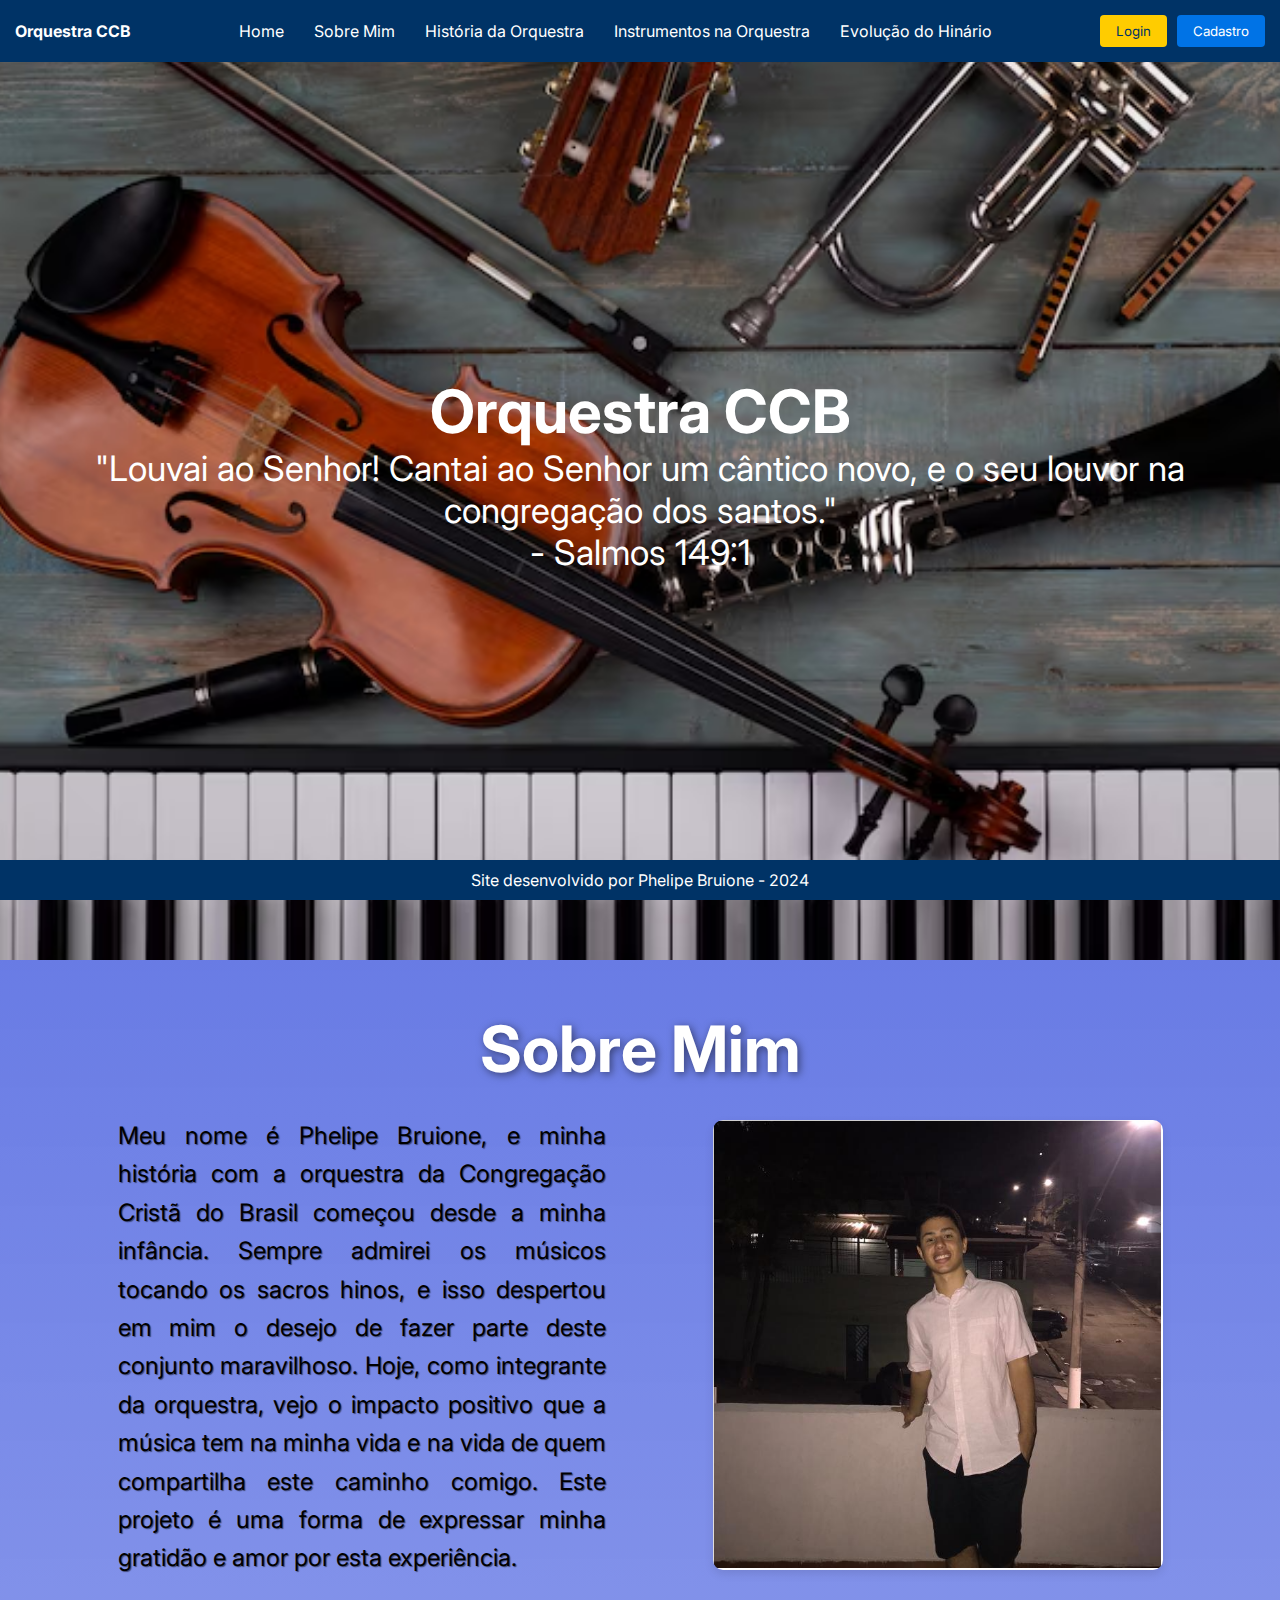
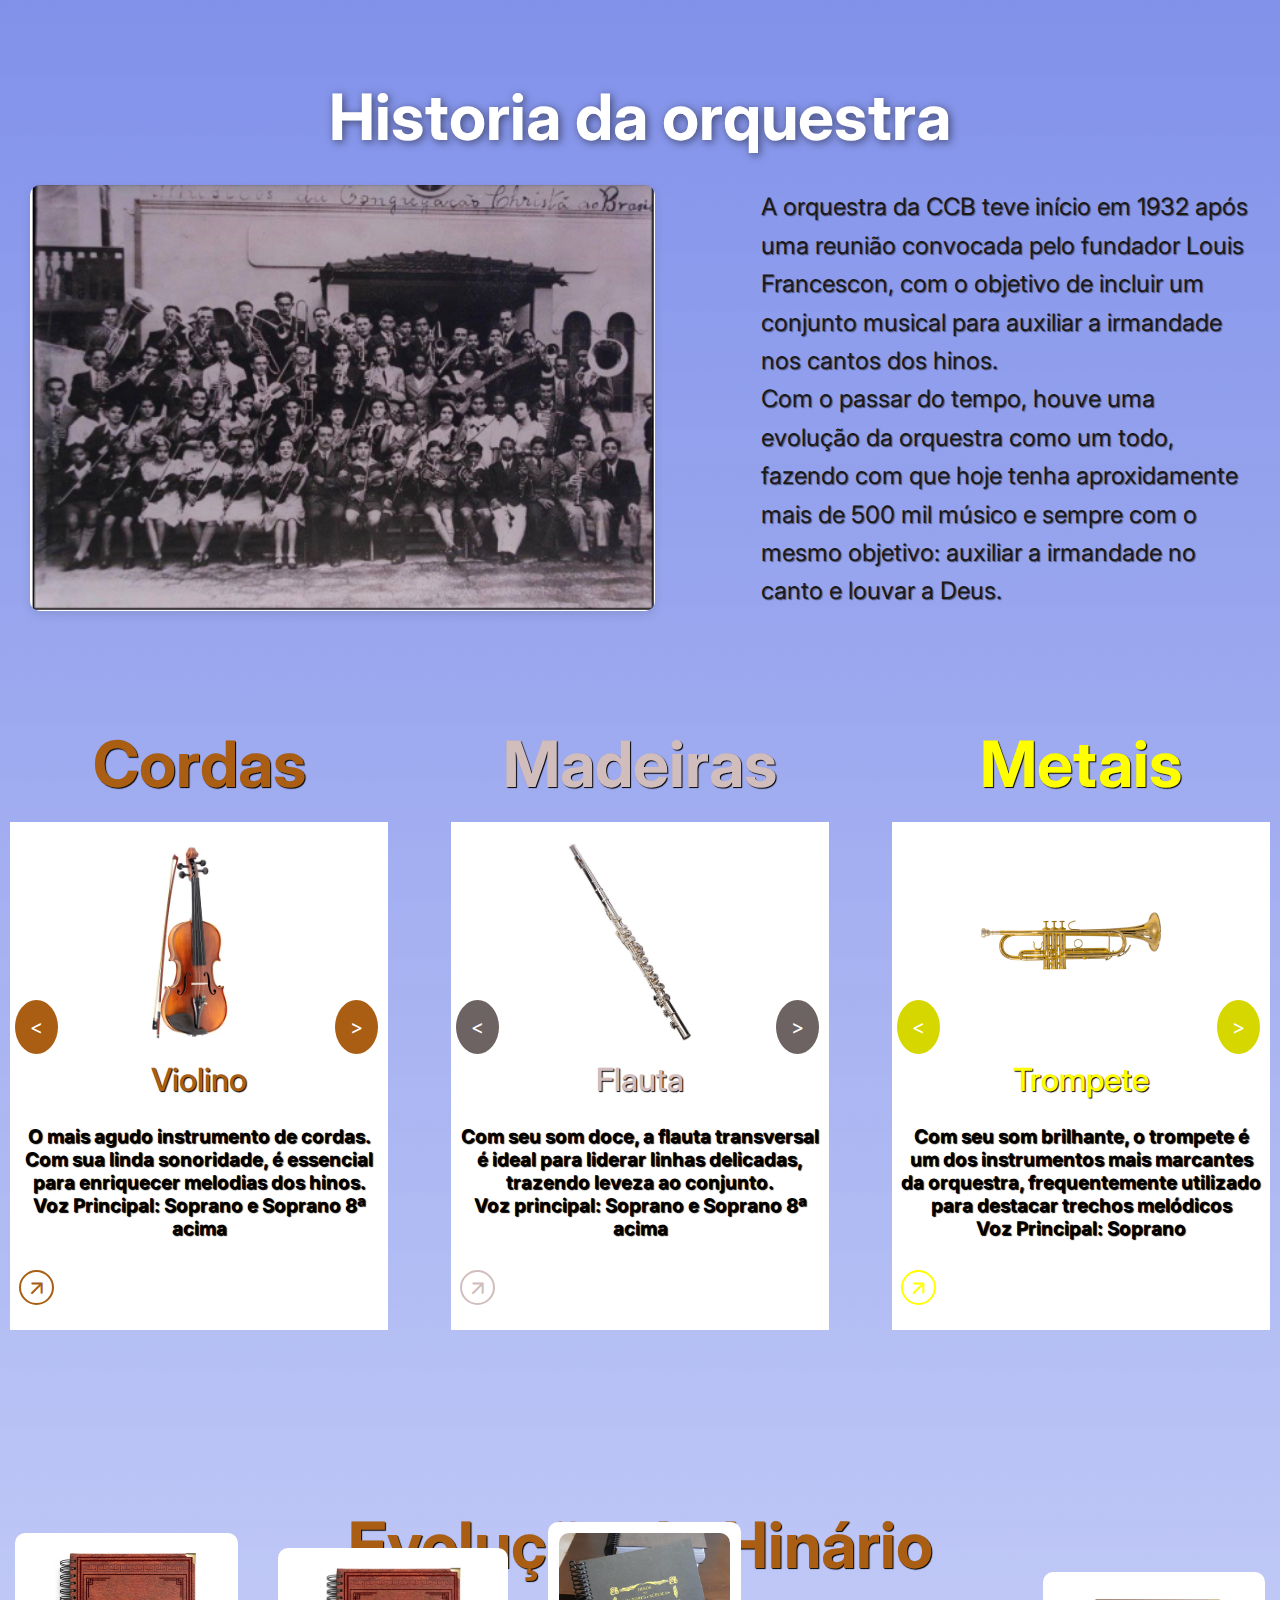
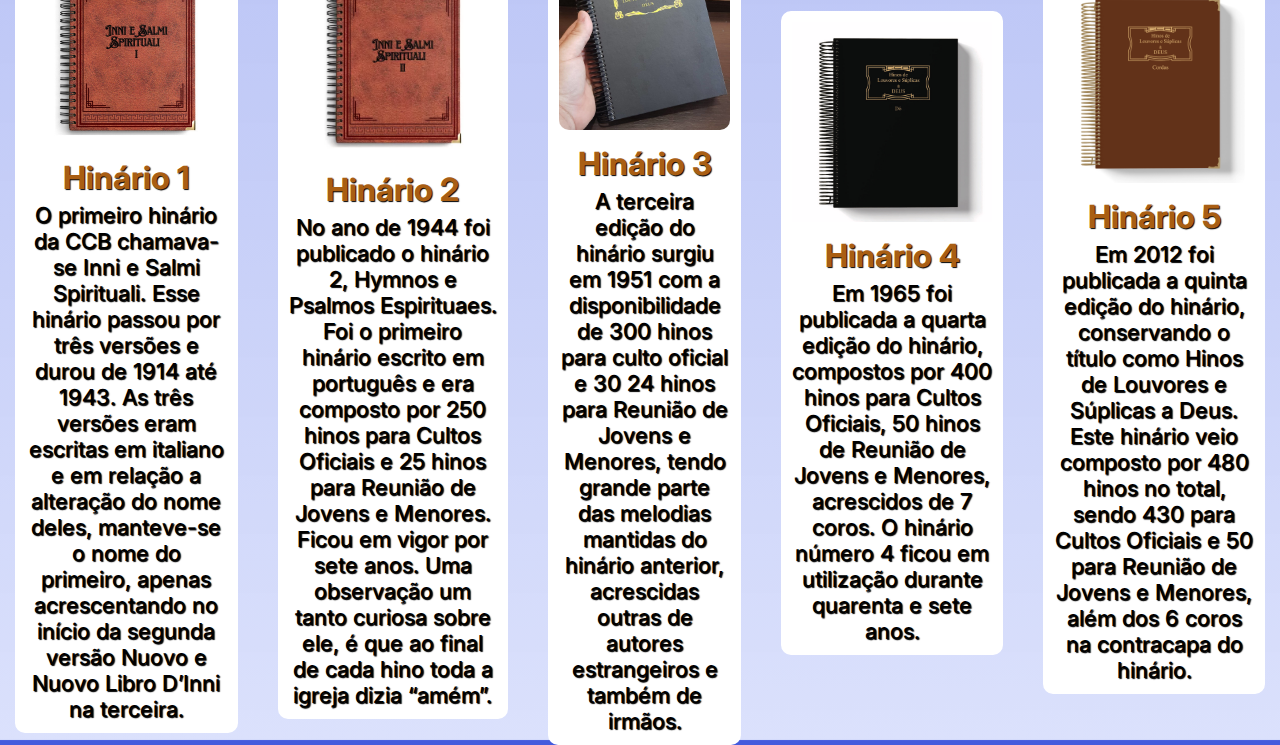
==== site/public/index.html @ 23a7ba04 "Feito conexão com a API para cadastro" ====
<!DOCTYPE html>
<html lang="pt-br">
<head>
    <meta charset="UTF-8">
    <meta name="viewport" content="width=device-width, initial-scale=1.0">
    <title>Orquestra CCB</title>
    <link rel="stylesheet" href="css/orq.css">
    <link rel="shortcut icon" href="assets/favicon/image.png" type="image/x-icon">
    <link rel="stylesheet" href="https://fonts.googleapis.com/css2?family=Material+Symbols+Rounded:opsz,wght,FILL,GRAD@24,400,0,0&icon_names=arrow_forward"/>
</head>
<body>
    <!-- Header -->
    <header>
        <nav class="navbar">
            <div class="logo">Orquestra CCB</div>
            <ul class="nav-links">
                <li><a href="#home">Home</a></li>
                <li><a href="#sobre-mim">Sobre Mim</a></li>
                <li><a href="#historia">História da Orquestra</a></li>
                <li><a href="#instrumentos">Instrumentos na Orquestra</a></li>
                <li><a href="#hinario">Evolução do Hinário</a></li>
            </ul>
            <div class="auth-buttons">
                <button class="btn login-btn" onclick="window.location.href='login.html'">Login</button>
                <button class="btn signup-btn" onclick="window.location.href='cadastro.html'"> Cadastro</button>
            </div>
            <div class="menu-icon" onclick="toggleMenu()">
                ☰
            </div>
        </nav>
    </header>

    <!-- Home Section -->
    <section id="home" class="section-home">
        <div class="msg">
            <h1>Orquestra CCB</h1>
            <p>"Louvai ao Senhor! Cantai ao Senhor um cântico novo, e o seu louvor na congregação dos santos." <br>- Salmos 149:1</p>
        </div>
    </section>

    <!-- Sobre Mim Section -->
    <section id="sobre-mim" class="sobre-mim">
        <h2>Sobre Mim</h2>
        <div class="sobre-mim-container">
            <div class="sobre-mim-texto">
                <p>
                    Meu nome é Phelipe Bruione, e minha história com a orquestra da Congregação Cristã do Brasil começou desde a minha infância. 
                    Sempre admirei os músicos tocando os sacros hinos, e isso despertou em mim o desejo de fazer parte deste conjunto maravilhoso. 
                    Hoje, como integrante da orquestra, vejo o impacto positivo que a música tem na minha vida e na vida de quem compartilha este caminho comigo. 
                    Este projeto é uma forma de expressar minha gratidão e amor por esta experiência.
                </p>
            </div>
            <div class="sobre-mim-imagem">
                <img src="assets/imgs/fotoMinha.png" alt="Foto de Phelipe Bruione" />
            </div>
        </div>
    </section>

    <!-- História da Orquestra Section -->
    <section id="historia" class="historia">
        <h2>Historia da orquestra</h2>
        <div class="historia-container">
            <div class="historia-imagem">
                <img src="assets/imgs/historia.png" alt="História da Orquestra">
            </div>
            <div class="historia-texto">
                <p>A orquestra da CCB teve início em 1932 após uma reunião convocada pelo fundador Louis Francescon, com o objetivo de incluir um conjunto musical para auxiliar a irmandade nos cantos dos hinos.</p>
                <p>
                    Com o passar do tempo, houve uma evolução da orquestra como um todo, fazendo com que hoje tenha aproxidamente mais de 500 mil músico e sempre com o mesmo objetivo: auxiliar a irmandade no canto e louvar a Deus.
                </p>
            </div>
        </div>
    </section>

    <!-- Section de instrumentos -->
    <section class="instrumentos" id="instrumentos">
        <div class="container-cordas">
            <h2 class="titulo-categoria">Cordas</h2>
            <button class="slider-btn-cordas prev-btn-cordas"><</button>
            <div class="card-cordas">
                <ul class="lista">
                    <!-- Card Violino -->
                    <li class="item-lista-cordas active">
                        <a href="#" class="link">
                            <img src="assets/imgs/cordas/violino.png" alt="Foto do Violino" class="img">
                            <p class="titulo-cordas">Violino</p>
                            <h2 class="texto">O mais agudo instrumento de cordas. Com sua linda sonoridade, é essencial para enriquecer melodias dos hinos.<br>
                            Voz Principal: Soprano e Soprano 8ª acima</h2>
                            <button class="botao-seta-cordas material-symbols-rounded">
                                arrow_forward
                            </button>
                        </a>
                    </li>

                    <!-- Card Viola -->
                    <li class="item-lista-cordas">
                        <a href="#" class="link">
                            <img src="assets/imgs/cordas/viola.png" alt="Foto do Viola" class="img">
                            <p class="titulo-cordas">Viola</p>
                            <h2 class="texto">Parecida com o violino, mas com um som mais grave e encorpado, complementando a harmonia com suavidade.<br>
                            Voz Principal: Tenor.</h2>
                            <button class="botao-seta-cordas material-symbols-rounded">
                                arrow_forward
                            </button>
                        </a>
                    </li>

                    <!-- Card Cello -->
                    <li class="item-lista-cordas">
                        <a href="#" class="link">
                            <img src="assets/imgs/cordas/cello.png" alt="Foto do cello" class="img">
                            <p class="titulo-cordas">Violoncello</p>
                            <h2 class="texto">Conhecido por seu tom profundo e emotivo, o cello adiciona riqueza e profundidade às músicas, trazendo uma base melódica marcante.<br>
                            Voz principal: Baixo.</h2>
                            <button class="botao-seta-cordas material-symbols-rounded">
                                arrow_forward
                            </button>
                        </a>
                    </li>
                </ul>
            </div>
            <button class="slider-btn-cordas next-btn-cordas">></button>
        </div>
        
        <div class="container-madeiras">
            <h2 class="titulo-categoria">Madeiras</h2>
            <button class="slider-btn-madeiras prev-btn-madeiras"><</button>
            <div class="card-madeiras">
                <ul class="lista">
                    <!-- Card Flauta -->
                    <li class="item-lista-madeiras active">
                        <a href="#" class="link">
                            <img src="assets/imgs/madeiras/flauta.png" alt="Foto da Flauta" class="img">
                            <p class="titulo-madeiras">Flauta</p>
                            <h2 class="texto">Com seu som doce, a flauta transversal é ideal para liderar linhas delicadas, trazendo leveza ao conjunto.
                            <br>Voz principal: Soprano e Soprano 8ª acima
                            </h2>
                            <button class="botao-seta-madeiras material-symbols-rounded">
                                arrow_forward
                            </button>
                        </a>
                    </li>

                    <!-- Card Oboé -->
                    <li class="item-lista-madeiras">
                        <a href="#" class="link">
                            <img src="assets/imgs/madeiras/oboe.png" alt="Foto do oboé" class="img">
                            <p class="titulo-madeiras">Oboé</p>
                            <h2 class="texto">Conhecido por seu timbre nasal e expressivo, o oboé adiciona uma qualidade distinta e emocional às músicas, sendo essencial em passagens melódicas marcantes.
                            <br>Voz principal: Soprano
                            </h2>
                            <button class="botao-seta-madeiras material-symbols-rounded">
                                arrow_forward
                            </button>
                        </a>
                    </li>
                    
                    <!-- Card Oboé D'Amore -->
                    <li class="item-lista-madeiras">
                        <a href="#" class="link">
                            <img src="assets/imgs/madeiras/oboeDamore.png" alt="Foto do oboedamore" class="img">
                            <p class="titulo-madeiras">Oboé D'Amore </p>
                            <h2 class="texto">Uma versão mais suave e grave do oboé, o oboé d’amoré traz um tom caloroso e cheio de sentimento, ideal para harmonias delicadas.<br>
                            Voz Principal: Soprano</h2>
                            <button class="botao-seta-madeiras material-symbols-rounded">
                                arrow_forward
                            </button>
                        </a>
                    </li>

                    <!-- Card Corné Inglês -->
                    <li class="item-lista-madeiras">
                        <a href="#" class="link">
                            <img src="assets/imgs/madeiras/corne.png" alt="Foto do corne ingles" class="img">
                            <p class="titulo-madeiras">Corne Inglês</p>
                            <h2 class="texto">Com sua sonoridade rica e profunda, o corné inglês complementa o oboé com notas mais graves e uma textura especial em passagens líricas.<br>
                            Voz Principal: Contralto</h2>
                            <button class="botao-seta-madeiras material-symbols-rounded">
                                arrow_forward
                            </button>
                        </a>
                    </li>

                    <!-- Card Fagote -->
                    <li class="item-lista-madeiras">
                        <a href="#" class="link">
                            <img src="assets/imgs/madeiras/fagote.png" alt="Foto do Fagote" class="img">
                            <p class="titulo-madeiras">Fagote</p>
                            <h2 class="texto">O fagote é o instrumento mais grave das madeiras, com um som encorpado e ressonante que dá suporte à harmonia e traz profundidade às peças.
                            <br>Voz Principal: Baixo
                            </h2>
                            <button class="botao-seta-madeiras material-symbols-rounded">
                                arrow_forward
                            </button>
                        </a>
                    </li>

                    <!-- Card Clarinente -->
                    <li class="item-lista-madeiras">
                        <a href="#" class="link">
                            <img src="assets/imgs/madeiras/clarinete.png" alt="Foto do Clarinente" class="img">
                            <p class="titulo-madeiras">Clarinete</p>
                            <h2 class="texto">Versátil e cheio de expressão, o clarinete é capaz de tocar desde passagens suaves e melancólicas até trechos alegres e dinâmicos, enriquecendo o conjunto.
                            <br> Voz Principal: Soprano
                            </h2>
                            <button class="botao-seta-madeiras material-symbols-rounded">
                                arrow_forward
                            </button>
                        </a>
                    </li>

                    <!-- Card Clarinente Alto -->
                    <li class="item-lista-madeiras">
                        <a href="#" class="link">
                            <img src="assets/imgs/madeiras/clarineteAlto.png" alt="Foto do Clarinente Alto" class="img">
                            <p class="titulo-madeiras">Clarinete Alto</p>
                            <h2 class="texto">Uma extensão do clarinete, o clarinete alto possui um som mais profundo e sombrio, sendo usado para criar contraste nas harmonias.
                            <br>Voz Principal: Tenor
                            </h2>
                            <button class="botao-seta-madeiras material-symbols-rounded">
                                arrow_forward
                            </button>
                        </a>
                    </li>

                     <!-- Card Clarinente Baixo -->
                     <li class="item-lista-madeiras">
                        <a href="#" class="link">
                            <img src="assets/imgs/madeiras/clarone.png" alt="Foto do Clarinente Baixo" class="img">
                            <p class="titulo-madeiras">Clarinete Baixo</p>
                            <h2 class="texto">Com seu timbre grave e poderoso, o clarinete baixo preenche a base harmônica das madeiras, adicionando peso e profundidade às músicas.<br>
                            Voz Principal: Baixo</h2>
                            <button class="botao-seta-madeiras material-symbols-rounded">
                                arrow_forward
                            </button>
                        </a>
                    </li>

                     <!-- Card Saxofone Soprano -->
                     <li class="item-lista-madeiras">
                        <a href="#" class="link">
                            <img src="assets/imgs/madeiras/saxSoprano.png" alt="Foto do sax soprano" class="img">
                            <p class="titulo-madeiras">Saxofone Soprano</p>
                            <h2 class="texto">O saxofone soprano tem um som brilhante e expressivo, com uma voz distinta que se destaca nas melodias mais leves.<br>Voz Principal: Soprano</h2>
                            <button class="botao-seta-madeiras material-symbols-rounded">
                                arrow_forward
                            </button>
                        </a>
                    </li>


                      <!-- Card Saxofone Alto -->
                      <li class="item-lista-madeiras">
                        <a href="#" class="link">
                            <img src="assets/imgs/madeiras/saxAlto.png" alt="Foto do sax alto" class="img">
                            <p class="titulo-madeiras">Saxofone Alto</p>
                            <h2 class="texto">Um dos saxofones mais comuns, o saxofone alto possui um timbre equilibrado e melodioso, sendo ideal para harmonias e solos marcantes.<br>Voz Principal: Contralto</h2>
                            <button class="botao-seta-madeiras material-symbols-rounded">
                                arrow_forward
                            </button>
                        </a>
                    </li>


                     <!-- Card Saxofone Tenor -->
                     <li class="item-lista-madeiras">
                        <a href="#" class="link">
                            <img src="assets/imgs/madeiras/saxTenor.png" alt="Foto do sax Tenor" class="img">
                            <p class="titulo-madeiras">Saxofone Tenor</p>
                            <h2 class="texto">O saxofone tenor combina potência e suavidade, trazendo uma sonoridade rica que complementa as outras madeiras com versatilidade.<br>Voz Principal: Tenor</h2>
                            <button class="botao-seta-madeiras material-symbols-rounded">
                                arrow_forward
                            </button>
                        </a>
                    </li>

                    <!-- Card Saxofone Barítono -->
                    <li class="item-lista-madeiras">
                        <a href="#" class="link">
                            <img src="assets/imgs/madeiras/saxBaritono.png" alt="Foto do sax Baritono" class="img">
                            <p class="titulo-madeiras">Saxofone Barítono</p>
                            <h2 class="texto">Com o som mais grave entre os saxofones, o barítono proporciona profundidade e uma base sólida ao conjunto, além de sua presença imponente.<br>Voz Principal: Baixo</h2>
                            <button class="botao-seta-madeiras material-symbols-rounded">
                                arrow_forward
                            </button>
                        </a>
                    </li>
                </ul>
            </div>
            <button class="slider-btn-madeiras next-btn-madeiras">></button>
        </div>


        <div class="container-metais">
            <h2 class="titulo-categoria">Metais</h2>
            <button class="slider-btn-metais prev-btn-metais"><</button>
            <div class="card-metais">
                <ul class="lista">
                    <!-- Card Trompete -->
                    <li class="item-lista-metais active">
                        <a href="#" class="link">
                            <img src="assets/imgs/metais/trompete.png" alt="Foto do Trompete" class="img">
                            <p class="titulo-metais">Trompete</p>
                            <h2 class="texto">Com seu som brilhante, o trompete é um dos instrumentos mais marcantes da orquestra, frequentemente utilizado para destacar trechos melódicos<br> Voz Principal: Soprano</h2>
                            <button class="botao-seta-metais material-symbols-rounded">
                                arrow_forward
                            </button>
                        </a>
                    </li>

                    <!-- Card Cornet -->
                    <li class="item-lista-metais">
                        <a href="#" class="link">
                            <img src="assets/imgs/metais/cornet.png" alt="Foto do Cornet" class="img">
                            <p class="titulo-metais">Cornet</p>
                            <h2 class="texto">Menor e com um som mais suave que o trompete, o cornet oferece delicadeza e flexibilidade, ideal para passagens melódicas e harmonias delicadas.<br>Voz Principal: Soprano</h2>
                            <button class="botao-seta-metais material-symbols-rounded">
                                arrow_forward
                            </button>
                        </a>
                    </li>

                    <!-- Card  Flugelhorn -->
                    <li class="item-lista-metais">
                        <a href="#" class="link">
                            <img src="assets/imgs/metais/flugelhorn.png" alt="Foto do flugelhorn" class="img">
                            <p class="titulo-metais">Flugelhorn</p>
                            <h2 class="texto">Conhecido por seu timbre aveludado e caloroso, o flugelhorn traz uma qualidade emocional, enriquecendo o conjunto com profundidade.<br>Voz Principal: Contralto</h2>
                            <button class="botao-seta-metais material-symbols-rounded">
                                arrow_forward
                            </button>
                        </a>
                    </li>


                    <!-- Card  Trompa -->
                    <li class="item-lista-metais">
                        <a href="#" class="link">
                            <img src="assets/imgs/metais/trompa.png" alt="Foto da Trompa" class="img">
                            <p class="titulo-metais">Trompa</p>
                            <h2 class="texto">Com seu som melodioso e envolvente, a trompa conecta os registros agudos e graves, proporcionando elegância e harmonia às músicas.<br>Voz Principal: Contralto</h2>
                            <button class="botao-seta-metais material-symbols-rounded">
                                arrow_forward
                            </button>
                        </a>
                    </li>

                    <!-- Card  Trombone -->
                    <li class="item-lista-metais">
                        <a href="#" class="link">
                            <img src="assets/imgs/metais/trombone.png "alt="Foto da Trombone" class="img">
                            <p class="titulo-metais">Trombone</p>
                            <h2 class="texto">O trombone combina potência e versatilidade, sendo essencial para destacar trechos vigorosos e adicionar textura às harmonias da orquestra.<br>Voz Principal: Tenor</h2>
                            <button class="botao-seta-metais material-symbols-rounded">
                                arrow_forward
                            </button>
                        </a>
                    </li>

                    <!-- Card  Trombonito -->
                    <li class="item-lista-metais">
                        <a href="#" class="link">
                            <img src="assets/imgs/metais/trombonito.png "alt="Foto da Trombonito" class="img">
                            <p class="titulo-metais">Trombonito</p>
                            <h2 class="texto">Uma versão menor do trombone, o trombonito mantém a força e o brilho do instrumento, mas com um som mais compacto às harmonias leves.<br>Voz Principal: Tenor</h2>
                            <button class="botao-seta-metais material-symbols-rounded">
                                arrow_forward
                            </button>
                        </a>
                    </li>


                     <!-- Card  Barítono -->
                     <li class="item-lista-metais">
                        <a href="#" class="link">
                            <img src="assets/imgs/metais/baritono.png" alt="Foto do Baritono" class="img">
                            <p class="titulo-metais">Barítono</p>
                            <h2 class="texto">Com um som versátil, o barítono preenche as harmonias intermediárias, equilibrando os registros graves e agudos da orquestra.<br>Voz Principal: Baixo</h2>
                            <button class="botao-seta-metais material-symbols-rounded">
                                arrow_forward
                            </button>
                        </a>
                    </li>


                     <!-- Card  Eufônio -->
                     <li class="item-lista-metais">
                        <a href="#" class="link">
                            <img src="assets/imgs/metais/eufonio.png"Foto da Eufônio" class="img">
                            <p class="titulo-metais">Eufônio</p>
                            <h2 class="texto">Similar ao barítono, mas com um timbre mais profundo, o eufônio se destaca por sua expressividade em melodias suaves e harmônicas.<br>Voz Principal: Baixo</h2>
                            <button class="botao-seta-metais material-symbols-rounded">
                                arrow_forward
                            </button>
                        </a>
                    </li>

                     <!-- Card Tuba -->
                     <li class="item-lista-metais">
                        <a href="#" class="link">
                            <img src="assets/imgs/metais/tuba.png"Foto da Tuba" class="img">
                            <p class="titulo-metais" Tuba>Tuba</p>
                            <h2 class="texto">O mais grave dos metais, a tuba é responsável por sustentar a base harmônica da orquestra, proporcionando profundidade às músicas.<br>Voz Principal: Baixo 8ª abaixo</h2>
                            <button class="botao-seta-metais material-symbols-rounded">
                                arrow_forward
                            </button>
                        </a>
                    </li>
                </ul>
            </div>
            <button class="slider-btn-metais next-btn-metais">></button>
        </div>
    </section>
    


    <!-- Hinário Section -->
    <section id="hinario" class="section-hinario">
        
        <div class="linha">
            <h2 class="titulo-hinario">Evolução do Hinário</h2>
            <div class="timeline">
                <div class="timeline-item">
                    <img src="assets/imgs/hinarios/hinario-1.png" alt="" class="img-hin-1">
                    <h2 class="hinarios">Hinário 1</h2>
                    <p>O primeiro hinário da CCB chamava-se Inni e Salmi Spirituali. Esse hinário passou por três versões e durou de 1914 até 1943.
                    As três
                    versões eram escritas em italiano e em relação a alteração do nome deles, manteve-se o nome
                    do primeiro, apenas acrescentando no início da segunda versão Nuovo e Nuovo Libro D’Inni
                    na terceira. </p>
                </div>
                <div class="timeline-item">
                    <img src="assets/imgs/hinarios/hinario-2.png" alt="" class="img-hin-2">
                    <h2 class="hinarios">Hinário 2</h2>
                    <p>No ano de 1944 foi publicado o hinário 2, Hymnos e Psalmos Espirituaes. Foi o primeiro hinário escrito em português e era composto por 250 hinos para Cultos Oficiais e 25 hinos para Reunião de Jovens e Menores. Ficou em vigor por sete anos.
                    Uma observação um
tanto curiosa sobre ele, é que ao final de cada hino toda a igreja dizia “amém”.
                    </p>
                </div>
                <div class="timeline-item">
                    <img src="assets/imgs/hinarios/hinario-3.png" alt="" class="img-hin-3">
                    <h2 class="hinarios">Hinário 3</h2>
                    <p>A terceira
                        edição do hinário surgiu em 1951 com a disponibilidade de 300 hinos para culto oficial e 30 
                        24
                        hinos para Reunião de Jovens e Menores, tendo grande parte das melodias mantidas do
                        hinário anterior, acrescidas outras de autores estrangeiros e também de irmãos.</p>
                </div>
                <div class="timeline-item">
                    <img src="assets/imgs/hinarios/hinario-4.png" alt="" class="img-hin-4">
                    <h2 class="hinarios">Hinário 4</h2>
                    <p>Em 1965
                        foi publicada a quarta edição do hinário, compostos por 400 hinos para Cultos Oficiais, 50
                        hinos de Reunião de Jovens e Menores, acrescidos de 7 coros. O hinário número 4 ficou em utilização durante quarenta e sete anos. </p>
                </div>
                <div class="timeline-item">
                    <img src="assets/imgs/hinarios/hinario-5.png" alt="" class="img-hin-4">
                    <h2 class="hinarios">Hinário 5</h2>
                    <p>Em 2012 foi publicada a quinta
                        edição do hinário, conservando o título como Hinos de Louvores e Súplicas a Deus. Este
                        hinário veio composto por 480 hinos no total, sendo 430 para Cultos Oficiais e 50 para
                        Reunião de Jovens e Menores, além dos 6 coros na contracapa do hinário. </p>
                </div>
            </div>
        </div>
    </section>


    <!-- Footer -->
    <footer>
        <p>Site desenvolvido por Phelipe Bruione - 2024</p>
    </footer>

    <!-- Adicione este código ao final do seu arquivo HTML -->
    <script>
    const navLinks = document.querySelector('.nav-links');
    function toggleMenu() {
        navLinks.classList.toggle('show');
    }
    </script>

    <script src="js/index.js"></script>
</body>
</html>
---- site/public/css/orq.css ----
@import url('https://fonts.googleapis.com/css2?family=Inter:ital,opsz,wght@0,14..32,100..900;1,14..32,100..900&display=swap');
* {
    margin: 0;
    padding: 0;
    box-sizing: border-box;
    font-family: "Inter", sans-serif;
}

/*Estilização corpo da página*/
body {
    font-family: Arial;
   /* background-color: #f5f5f5 */
   background: linear-gradient(#445bdd, #ced6fbbc);
    color: #1c1919;
   
}


/*Estilização header*/
header {
    background-color: #003366;
    padding: 15px;
    position: fixed;
    width: 100%;
    top: 0;
    z-index: 10;
}

.navbar {
    display: flex;
    justify-content: space-between;
    align-items: center;
}

.logo {
    color: #fff;
    font-weight: bold;
}

.nav-links {
    display: flex;
    list-style: none;
    transition: transform 0.5s ease;    
}

.nav-links li {
    margin: 0 15px;
    
}

.nav-links a {
    text-decoration: none;
    color: #fff;
    
}

.nav-links :hover{
    transform: scale(1.07);
}

/* Estilização botões */
.auth-buttons {
    display: flex;
    gap: 10px;
}

.btn {
    padding: 8px 16px;
    border: none;
    border-radius: 4px;
    cursor: pointer;
    transition: background-color 0.3s ease, transform 0.5 ease;
}

.login-btn {
    background-color: #ffcc00;
    color: #003366;
}

.signup-btn {
    background-color: #0073e6;
    color: #fff; 
}

.btn:hover {
    opacity: 0.9;
    transform: scale(1.05);
}
/*Fim da estilização botões e navbar*/


/*Estilização da home*/
.section-home {
    padding: 80px 20px;
    margin-top: 60px;
    text-align: center;
    background-image: url('../assets/imgs/fundo.jpeg');
    background-size: cover;
    background-position: center;
    width: 100%;
    height: 900px;
    color:  #ffffff;
    font-size: 40px;
    padding-top: 5px;
}

.section-home .msg{
    display: grid;
    justify-content: center;
    align-items: center;
    margin-top: 310px;
}

.section-home h1{
    font-size: 60px;
}

.section-home p{
    font-size: 35px;
}
/*Fim da estilização da home*/


/*Estilização da seção sobre mim*/
.sobre-mim {
    padding: 50px 30px;
}

.sobre-mim h2 {
    text-align: center;
    color: #ffff;
    font-size: 4rem;
    margin-bottom: 30px;
    text-shadow: 2px 2px 9px rgba(0, 0, 0, 0.5);
}

.sobre-mim-container {
    display: flex;
    flex-wrap: wrap;
    justify-content: center;
    align-items: center;
    gap: 20px;
}

.sobre-mim-texto {
    flex: 1;
    max-width: 575px;
    text-align: justify;
    font-size: 1.5rem;
    line-height: 1.6;
    text-shadow: 1px 1px 1px rgba(0, 0, 0, 0.5);
}

.sobre-mim-texto p {
    padding-right: 5%;
    margin-right: 10%;
    color: #000;
    font-weight: 600px;
}

.sobre-mim-imagem {
    flex: 1;
    max-width: 450px;
    text-align: center;
}

.sobre-mim-imagem img {
    width: 100%;
    height: auto;
    border-radius: 10px;
    box-shadow: 0 4px 10px rgba(0, 0, 0, 0.1);
}
/*Fim da estilização do sobre mim*/


/*Estilização da história*/
.historia {
    padding: 50px 30px;
    /* background-color: #94c9c6; */
}

.historia h2 {
    text-align: center;
    color: #ffff;
    font-size: 4rem;
    margin-bottom: 30px;
    text-shadow: 2px 2px 9px rgba(0, 0, 0, 0.5);
}

.historia-container {
    display: flex;
    flex-wrap: wrap;
    justify-content: center;
    align-items: center;
    gap: 20px;
}

.historia-texto {
    flex: 1;
    max-width: 575px;
    text-align: left;
    font-size: 1.5rem;
    line-height: 1.6;
    text-shadow: 1px 1px 1px rgba(0, 0, 0, 0.5);
}

.historia-texto p {
    padding-left: 10%;
    margin-left: 5%;
}

.historia-imagem {
    flex: 1;
    max-width: 650px;
    text-align: center;
}

.historia-imagem img {
    width: 100%;
    height: auto;
    border-radius: 10px;
    box-shadow: 0 4px 10px rgba(0, 0, 0, 0.1);
}


/*Estilização instrumentos*/
.instrumentos {
    display: flex; 
    justify-content: space-between; 
    gap: 40px; 
    width: 100%; 
    padding: 10px;
    
}

.container-cordas, .container-madeiras, .container-metais {
    width: 30%; 
    position: relative;
    overflow: hidden;
    display: flex;
    justify-content: center;
    align-items: center;
    margin-top: 50px;
    flex-direction: column;
}

.container-cordas .titulo-categoria{
    font-size: 4rem; 
    color: #a95e13; 
    text-shadow: 1px 1px 1px black; 
    margin-bottom: 20px; 
    text-align: center; 
}


.container-madeiras .titulo-categoria{
    font-size: 4rem; 
    color: #d2bdbd;
    text-shadow: 1px 1px 1px black; 
    margin-bottom: 20px; 
    text-align: center; 
}

.container-metais .titulo-categoria{
    font-size: 4rem; 
    color: #ffff00;
    text-shadow: 1px 1px 1px black; 
    margin-bottom: 20px; 
    text-align: center; 
}


.card-cordas, .card-madeiras, .card-metais {
    display: flex;
    justify-content: center;
    align-items: center;
    transition: transform 0.5s ease-in-out;
}

.lista {
    display: flex;
    gap: 30px; 
}


.slider-btn-cordas {
    position: absolute;
    top: 50%;
    transform: translateY(-50%);
    background: #a95e13;
    color: #fff;
    border: none;
    padding: 15px;
    font-size: 20px;
    cursor: pointer;
    z-index: 10;
    border-radius: 50%;
}

.slider-btn-madeiras {
    position: absolute;
    top: 50%;
    transform: translateY(-50%);
    background: #6e6363;
    color: #fff;
    border: none;
    padding: 15px;
    font-size: 20px;
    cursor: pointer;
    z-index: 10;
    border-radius: 50%;
}


.slider-btn-metais {
    position: absolute;
    top: 50%;
    transform: translateY(-50%);
    background: #d7d700;
    color: #ffffff;
    border: none;
    padding: 15px;
    font-size: 20px;
    cursor: pointer;
    z-index: 10;
    border-radius: 50%;
}



.prev-btn-cordas {
    left: 5px;
}

.next-btn-cordas {
    right: 10px;
}

.prev-btn-madeiras {
    left: 5px;
}

.next-btn-madeiras {
    right: 10px;
}

.prev-btn-metais {
    left: 5px;
}

.next-btn-metais {
    right: 10px;
}

.lista .item-lista-cordas {
    display: none; 
}
.lista .item-lista-madeiras {
    display: none; 
}
.lista .item-lista-metais {
    display: none; 
}

.lista .item-lista-cordas.active{
    display: block; 
}
.lista .item-lista-madeiras.active{
    display: block; 
}
.lista .item-lista-metais.active{
    display: block; 
}


.lista.show-all .item-lista-cordas {
    display: block; 
}
.lista.show-all .item-lista-madeiras{
    display: block;
}
.lista.show-all .item-lista-metais{
    display: block;
}

.lista .item-lista-cordas, .item-lista-madeiras, .item-lista-metais{
    list-style: none;
}


.lista .item-lista-cordas .link,
.lista .item-lista-madeiras .link,
.lista .item-lista-metais .link{
    width: 400px;
    display: block;
    background: #ffffff;
    padding: 18px;
    border-radius: 12px;
    text-decoration: none;
    border: 2px solid transparent;
    transition: 0.2s ease;
    text-shadow: 1px 1px 1px black;
    box-shadow: 0 10px 10px rgba(0, 0, 0, 0.05);
}


.lista .item-lista-cordas .link:hover {
    border-color: #a95e13;
    transform: scale(1.04);
}

.lista .item-lista-madeiras .link:hover {
    border-color: #151212;
    transform: scale(1.04);
}

.lista .item-lista-metais .link:hover {
    border-color: #ffff00;
    transform: scale(1.04);
}

.lista .link .img{
    width: 200px;
    height: 200px;
    margin: auto;
    margin-left: 70px;
    object-fit: contain;
    border-radius: 10px;    
}

.lista .link .titulo-cordas{
    color: #a95e13;
    padding: 8px 16px;
    font-size: 2.0rem;
    font-weight: 500;
    margin: 16px 0 18px;
    width: fit-content;
    border-radius: 12px;
    margin: auto;
    padding-top: 2%;
    margin-top: 2%;
}

.lista .link .titulo-madeiras{
    color: #d2bdbd;;
    padding: 8px 16px;
    font-size: 2.0rem;
    font-weight: 500;
    margin: 16px 0 18px;
    width: fit-content;
    border-radius: 12px;
    margin: auto;
    padding-top: 2%;
    margin-top: 2%;
}

.lista .link .titulo-metais{
    color: #ffff00;
    padding: 8px 16px;
    font-size: 2.0rem;
    font-weight: 500;
    margin: 16px 0 18px;
    width: fit-content;
    border-radius: 12px;
    margin: auto;
    padding-top: 2%;
    margin-top: 2%;
}

.lista .link .texto{
    font-size: 1.19rem;
    color: #000;
    font-weight: 600px;
    padding-top: 5%;
    text-align: center;
}

.lista .link .botao-seta-cordas{
    height: 35px;
    width: 35px;
    border-radius: 50%;
    color: #a95e13;
    background: none;
    cursor: pointer;
    margin: 30px 0px 5px;
    border: 2px solid #a95e13;
    transform: rotate(-45deg);
    transition: 0.4s ease;
}

.lista .link:hover .botao-seta-cordas{
    color: #fff;
    background: #a95e13;
}

.lista .link .botao-seta-madeiras{
    height: 35px;
    width: 35px;
    border-radius: 50%;
    color: #d2bdbd;
    background: none;
    cursor: pointer;
    margin: 30px 0px 5px;
    border: 2px solid #d2bdbd;
    transform: rotate(-45deg);
    transition: 0.4s ease;
}

.lista .link:hover .botao-seta-madeiras{
    color: #fff;
    background: #6e6363;
}

.lista .link .botao-seta-metais{
    height: 35px;
    width: 35px;
    border-radius: 50%;
    color: #ffff00;
    background: none;
    cursor: pointer;
    margin: 30px 0px 5px;
    border: 2px solid #ffff00;
    transform: rotate(-45deg);
    transition: 0.4s ease;
}

.lista .link:hover .botao-seta-metais{
    color: #fff;
    background: #ffff00;
}



/*Estilização linha hinário*/
.section-hinario{
    display: flex; 
    justify-content: space-between; 
    gap: 40px; 
    width: 100%; 
    padding: 10px;
    height: 1000px;
    max-height: 1200px;
}


.linha{
    width: 100%; 
    position: relative;
    display: flex;
    justify-content: center;
    align-items: center;
    flex-direction: column;
}

.linha .titulo-hinario{
    font-size: 4rem; 
    color: #a95e13; 
    text-shadow: 1px 1px 1px black; 
    margin-bottom: 100px; 
    text-align: center; 
    margin-top: 10px;
}

.linha .hinarios{
    font-size: 2rem; 
    color: #a95e13; 
    text-shadow: 1px 1px 1px black; 
    margin-bottom: 5px; 
    text-align: center; 
    margin-top: 10px;
}



.timeline {
    display: flex;
    text-align: center;
    gap: 30px;
   width: 100%;
   border-radius: 10px;
   justify-content: center;
   align-items: center;
   height: 500px;
}

.timeline-item {
    background-color: #fff;
    color: #000;
    padding: 10px;
    border-radius:10px;
    max-width: 500px;
    margin: 0 5px;
    transition: 0.5s ease;
    border: 1px solid transparent;
}

.timeline-item:hover {
    border-color: 1px solid #a95e13;
    background-color: #0073e6;
    transform: scale(1.04);
    

}

.timeline-item p{
    font-size: 22px;
    text-shadow: 1px 1px 1px black;
    font-weight: 500;
}

.timeline-item .img-hin-1{
    width: 200px;
    object-fit: contain;
    border-radius: 10px;
}

.timeline-item .img-hin-2{
    width: 150px;
    object-fit: contain;
    border-radius: 10px;
    
}

.timeline-item .img-hin-3{
    width: 171px;
    object-fit: contain;
    border-radius: 10px;
}

.timeline-item .img-hin-4{
    width: 200px;
    object-fit: contain;
}

footer {
    background-color: #003366;
    color: #fff;
    text-align: center;
    padding: 10px;
    position: fixed;
    width: 100%;
    bottom: 0;
}


/* Responsividade */
@media (max-width: 768px) {
    .nav-links {
        display: none;
        flex-direction: column;
        background-color: #003366;
        position: absolute;
        top: 60px;
        right: 20px;
        width: 200px;
        border-radius: 8px;
    }

    .nav-links li {
        margin: 10px 0;
        text-align: center;
    }

    .nav-links.show {
        display: flex;
    }

    .auth-buttons {
        flex-direction: column;
        gap: 5px;
    }
}


.menu-icon {
    display: none;
    font-size: 1.5em;
    color: #fff;
    cursor: pointer;
}

@media (max-width: 768px) {
    .menu-icon {
        display: block;
    }
}
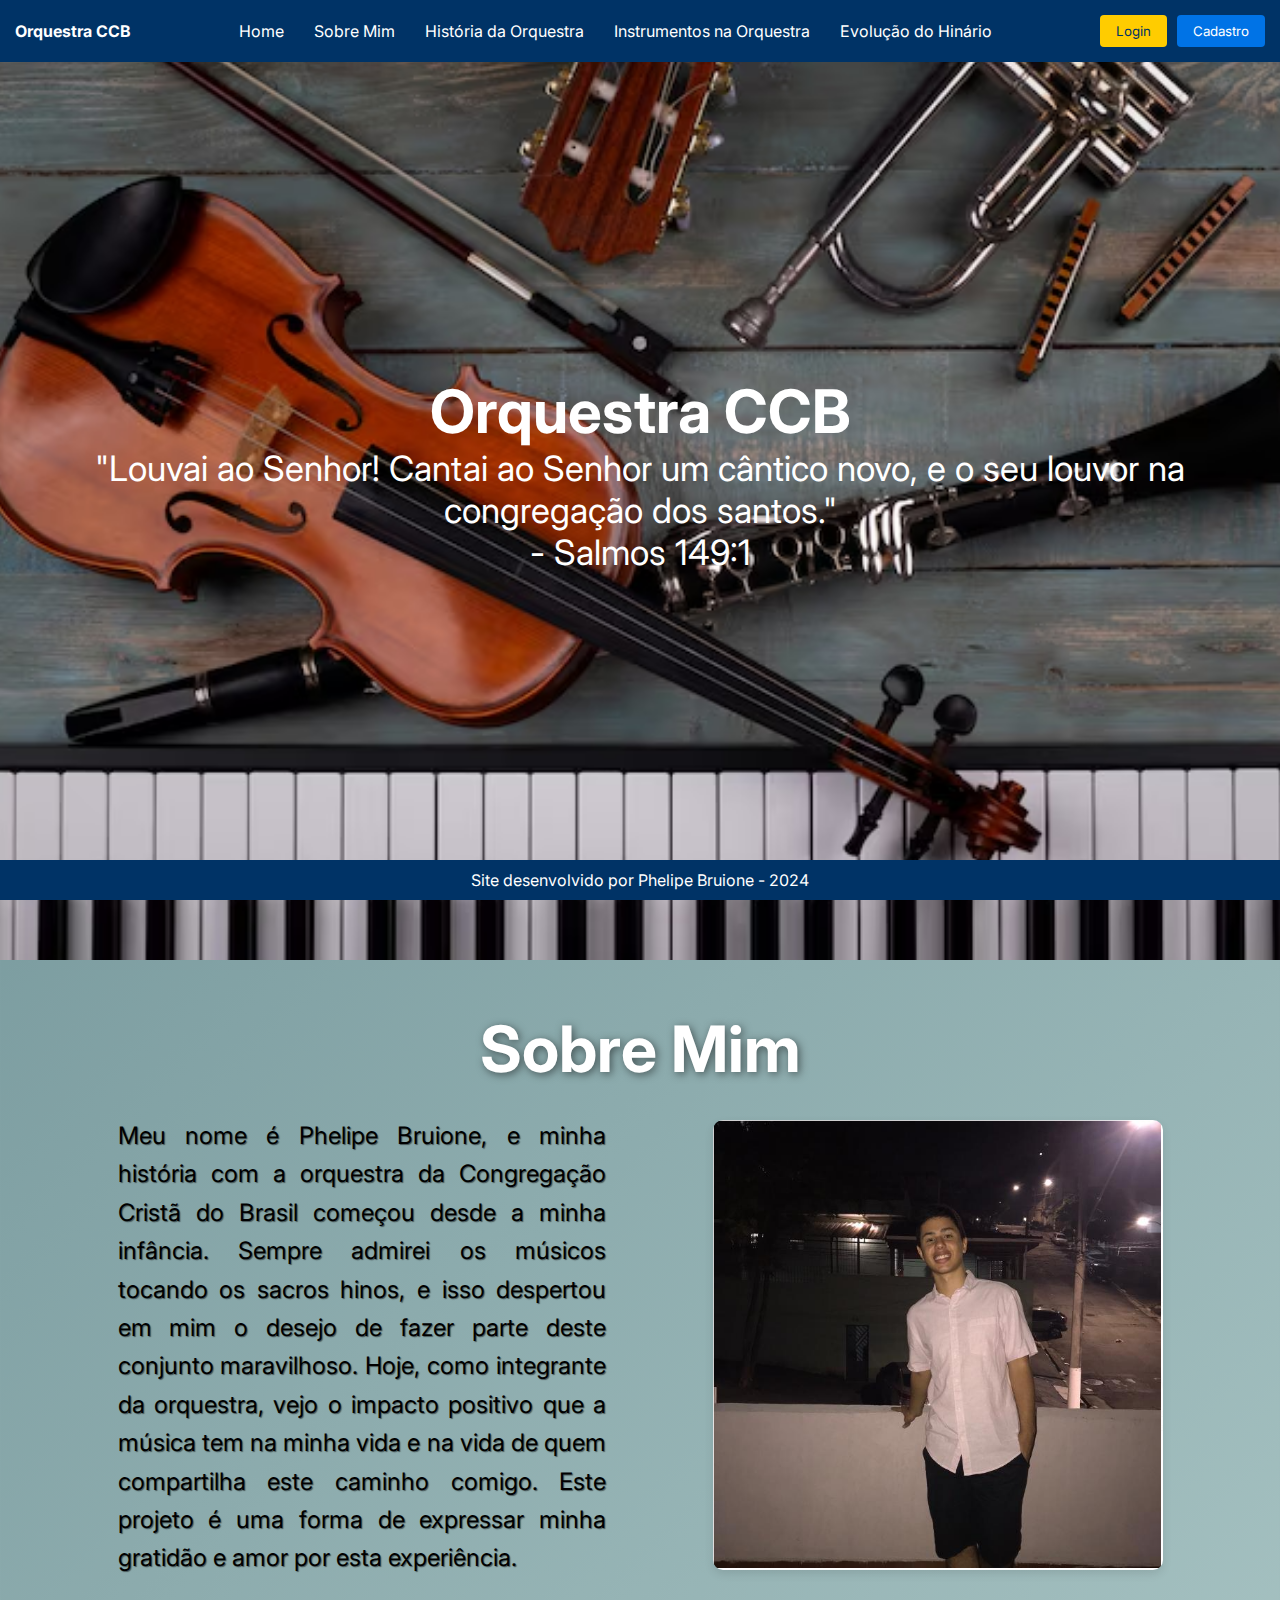
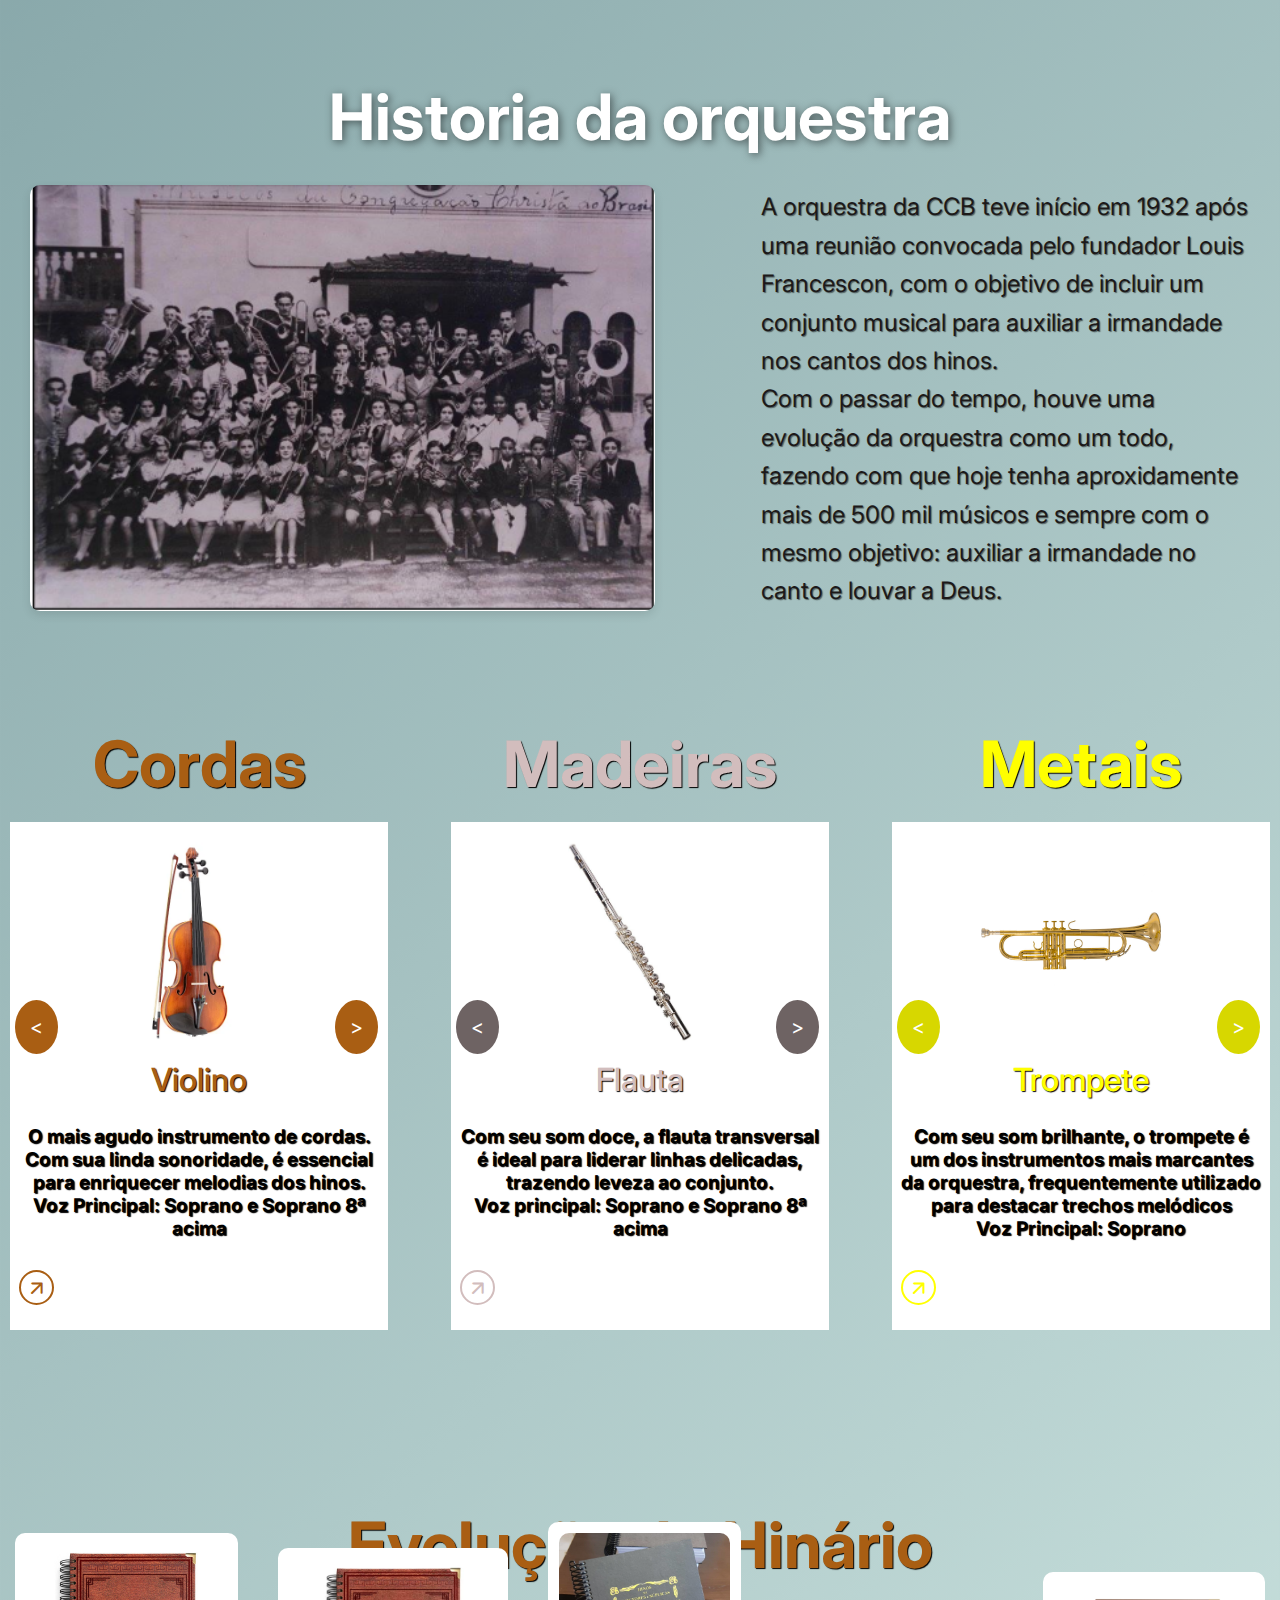
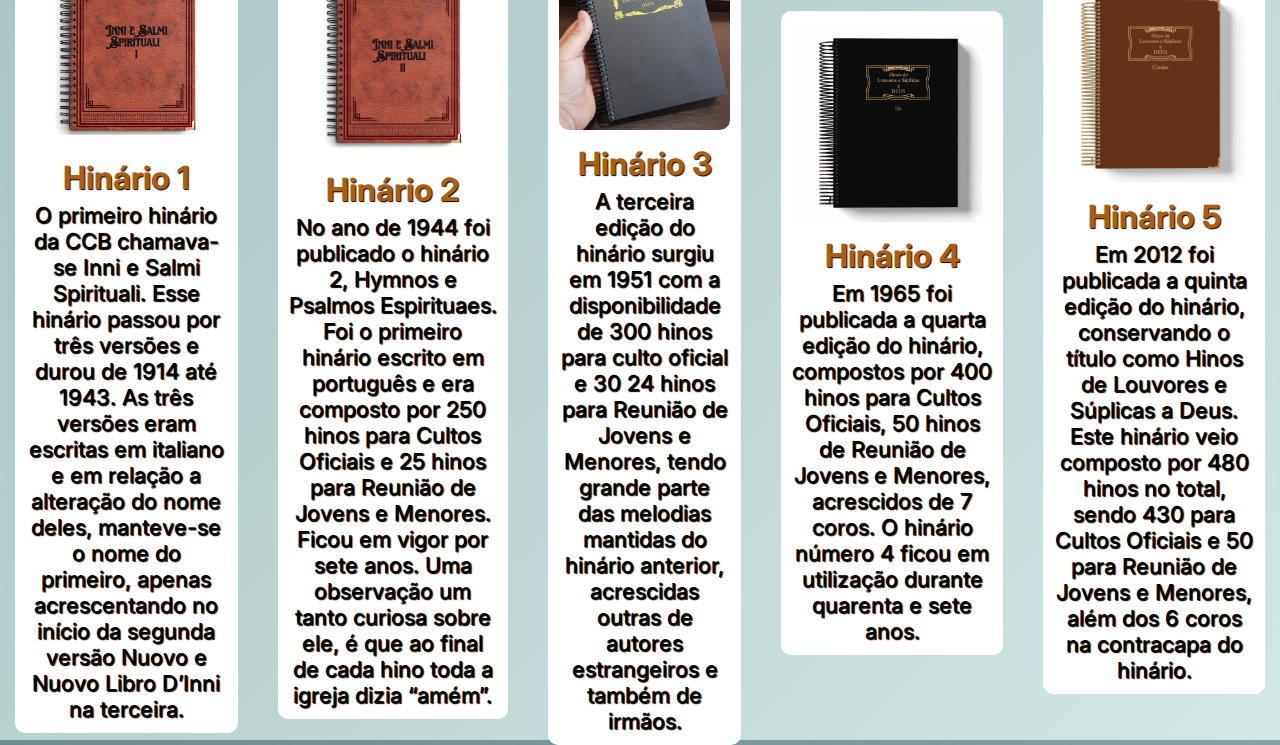
==== commit eb160660: "alterações index e quiz" ====
--- a/site/public/index.html
+++ b/site/public/index.html
@@ -66,7 +66,7 @@
             <div class="historia-texto">
                 <p>A orquestra da CCB teve início em 1932 após uma reunião convocada pelo fundador Louis Francescon, com o objetivo de incluir um conjunto musical para auxiliar a irmandade nos cantos dos hinos.</p>
                 <p>
-                    Com o passar do tempo, houve uma evolução da orquestra como um todo, fazendo com que hoje tenha aproxidamente mais de 500 mil músico e sempre com o mesmo objetivo: auxiliar a irmandade no canto e louvar a Deus.
+                    Com o passar do tempo, houve uma evolução da orquestra como um todo, fazendo com que hoje tenha aproxidamente mais de 500 mil músicos e sempre com o mesmo objetivo: auxiliar a irmandade no canto e louvar a Deus.
                 </p>
             </div>
         </div>
--- a/site/public/css/orq.css
+++ b/site/public/css/orq.css
@@ -10,7 +10,7 @@
 body {
     font-family: Arial;
    /* background-color: #f5f5f5 */
-   background: linear-gradient(#445bdd, #ced6fbbc);
+   background: linear-gradient(135deg, #6a8d92, #d1e8e4);
     color: #1c1919;
    
 }
